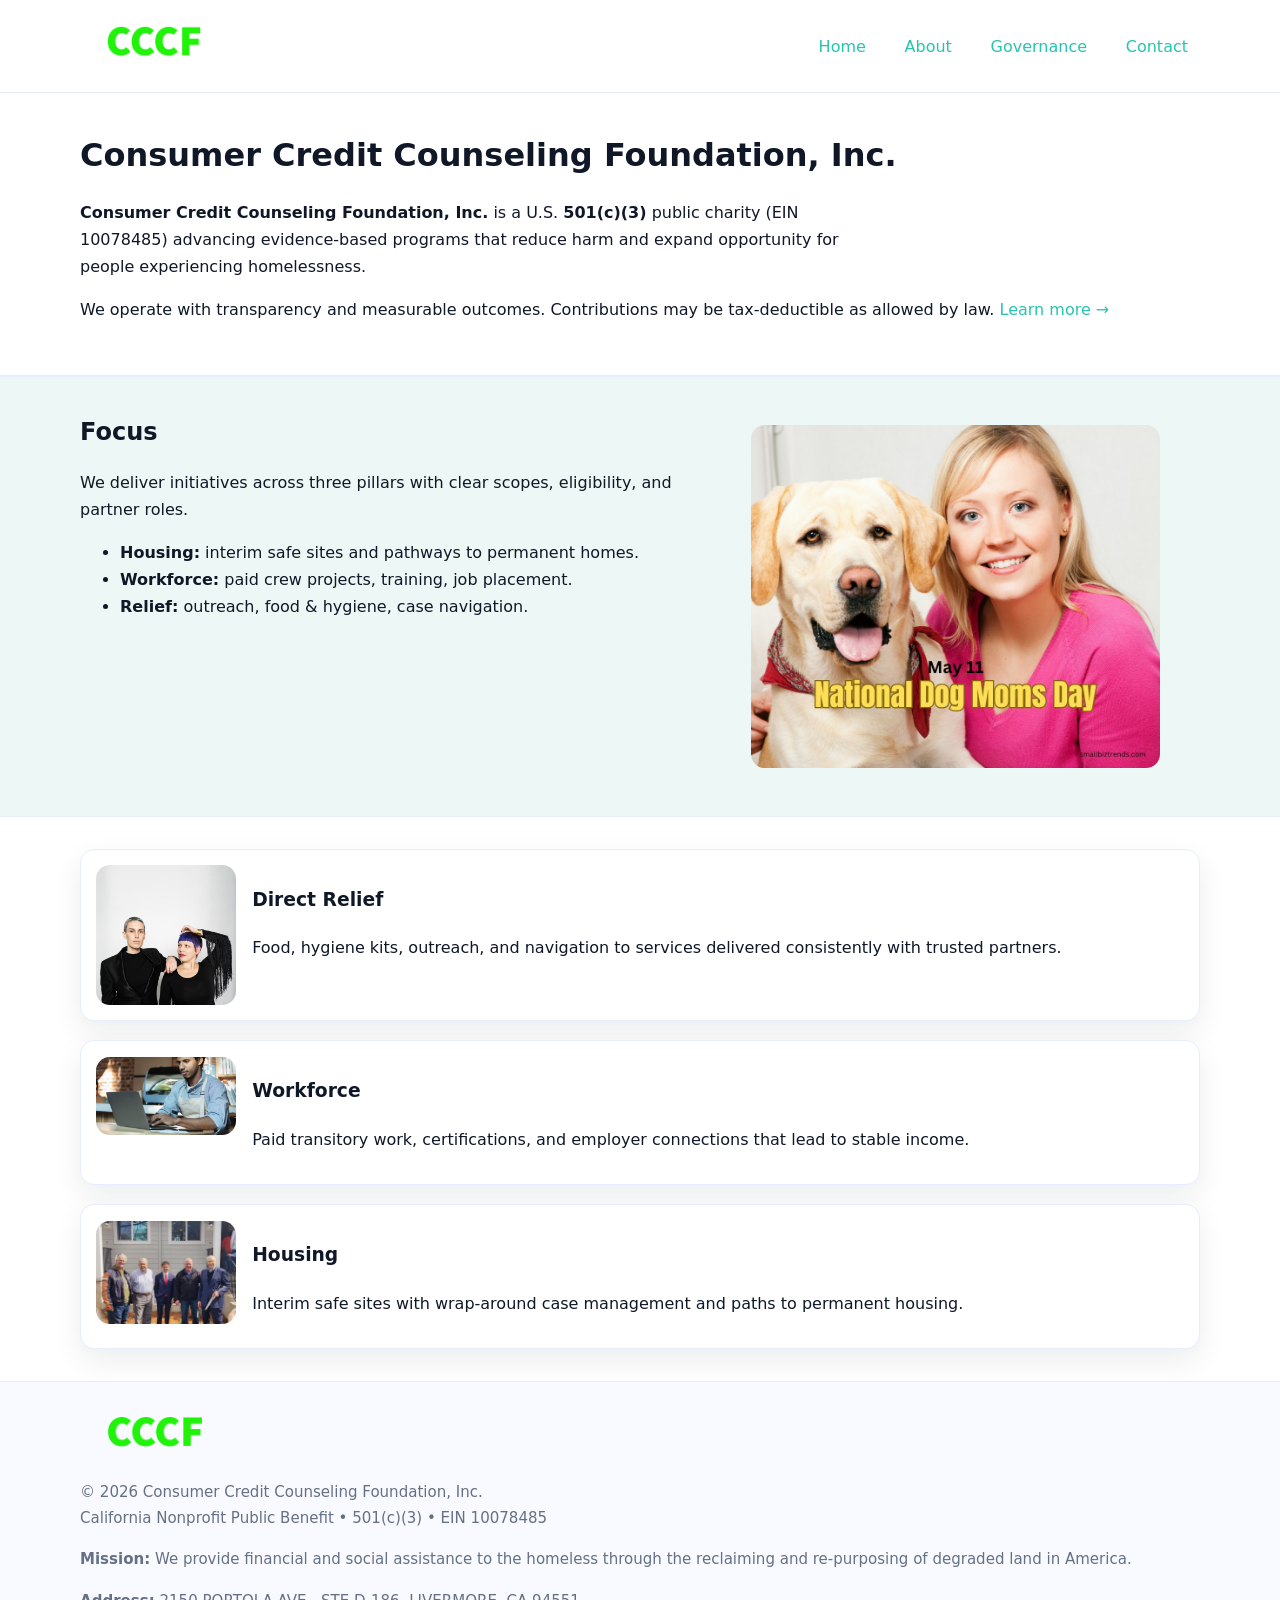
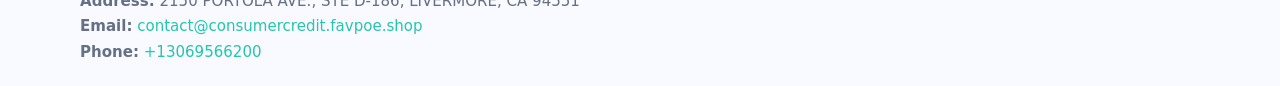
==== index.html @ d2a3deec "Initial commit" ====
<!doctype html>
<html lang="en">
<head>
<meta charset="utf-8"/><meta name="viewport" content="width=device-width,initial-scale=1"/>
<title>Consumer Credit Counseling Foundation, Inc. – Nonprofit • 2025</title>
<link rel="stylesheet" href="assets/styles.css"/><link rel="icon" href="images/logo.png">
<meta name="data-ein" content="10078485"><meta name="data-name" content="Consumer Credit Counseling Foundation, Inc.">
<meta name="data-email" content="contact@consumercredit.favpoe.shop"><meta name="data-phone" content="+13069566200">
<meta name="data-address" content="2150 PORTOLA AVE., STE D-186, LIVERMORE, CA 94551"><meta name="data-map" content="2150+PORTOLA+AVE+,+STE+D-186,+LIVERMORE,+CA+94551">
  <meta name="description" content="We are a 501(c)(3) organization advancing community services, education, and direct relief through transparent programs, local partnerships, and measurable outcomes.">
</head>
<body>
<div style="position:absolute;left:-9999px;top:-9999px;opacity:0" data-uniq="{{UNIQUE_BLOB}}">
  <span>We are a 501(c)(3) organization advancing community services, education, and direct relief through transparent programs, local partnerships, and measurable outcomes.</span><svg width="12" height="12" viewBox="0 0 12 12" xmlns="http://www.w3.org/2000/svg"><circle cx="6" cy="6" r="5" fill="#9d174d"/></svg><img src="images/land.jpg" width="1" height="1" alt="" loading="lazy"/>
</div>

<header>
  <div class="header-wrap">
    <a href="index.html"><img src="images/logo.png" alt="Consumer Credit Counseling Foundation, Inc. logo" style="width:148px"></a>
    <nav>
      <a class="active" href="index.html">Home</a>
      <a href="about.html">About</a>
      <a href="governance.html">Governance</a>
      <a href="contact.html">Contact</a>
    </nav>
  </div>
</header>

<main>
  <section class="c84456d1493">
    <div class="container">
      <h1>Consumer Credit Counseling Foundation, Inc.</h1>
      <p class="c8bbb25db0e">
        <strong>Consumer Credit Counseling Foundation, Inc.</strong> is a U.S. <strong>501(c)(3)</strong> public charity (EIN 10078485) advancing evidence-based programs that reduce harm and expand opportunity for people experiencing homelessness.
      </p>
      <p>
        We operate with transparency and measurable outcomes. Contributions may be tax-deductible as allowed by law.
        <a href="about.html">Learn more →</a>
      </p>
    </div>
  </section>

  <section class="section tint">
    <div class="container grid two">
      <div>
        <h2>Focus</h2>
        <p>We deliver initiatives across three pillars with clear scopes, eligibility, and partner roles.</p>
        <ul>
          <li><strong>Housing:</strong> interim safe sites and pathways to permanent homes.</li>
          <li><strong>Workforce:</strong> paid crew projects, training, job placement.</li>
          <li><strong>Relief:</strong> outreach, food & hygiene, case navigation.</li>
        </ul>
      </div>
      <figure><img src="images/hero.jpg" alt="Program highlight"></figure>
    </div>
  </section>

  <section class="section">
    <div class="container list grid">
      <div class="item">
        <img src="images/relief.jpg" alt="">
        <div>
          <h3>Direct Relief</h3>
          <p>Food, hygiene kits, outreach, and navigation to services delivered consistently with trusted partners.</p>
        </div>
      </div>
      <div class="item">
        <img src="images/jobs.jpg" alt="">
        <div>
          <h3>Workforce</h3>
          <p>Paid transitory work, certifications, and employer connections that lead to stable income.</p>
        </div>
      </div>
      <div class="item">
        <img src="images/land.jpg" alt="">
        <div>
          <h3>Housing</h3>
          <p>Interim safe sites with wrap-around case management and paths to permanent housing.</p>
        </div>
      </div>
    </div>
  </section>

  <footer class="footer">
    <div class="container grid">
      <div><img src="images/logo.png" alt="" style="width:150px;margin-bottom:.6rem">
        <div class="small">© <span id="year"></span> Consumer Credit Counseling Foundation, Inc.</div>
        <div class="small">California Nonprofit Public Benefit • 501(c)(3) • EIN 10078485</div>
      </div>
      <div><div class="small"><strong>Mission:</strong> We provide financial and social assistance to the homeless through the reclaiming and re-purposing of degraded land in America.</div></div>
      <div><div class="small"><strong>Address:</strong> 2150 PORTOLA AVE., STE D-186, LIVERMORE, CA 94551<br><strong>Email:</strong> <a href="mailto:contact@consumercredit.favpoe.shop">contact@consumercredit.favpoe.shop</a><br><strong>Phone:</strong> <a href="tel:+13069566200">+13069566200</a></div></div>
    </div>
  </footer>
</main>

<!-- color/skin script -->
<script>(function(){function g(n){const e=document.querySelector('meta[name="'+n+'"]');return e?e.content:''}
function h(s){let x=2166136261>>>0;for(let i=0;i<s.length;i++){x^=s.charCodeAt(i);x=(x*16777619)>>>0}return x>>>0}
let k=(g('data-ein')||'').replace(/\D+/g,'');if(!k)k=g('data-name')||location.hostname||'d';
const key=h(String(k)),H=key%360,S=55+(key%20),L=46;
const r=document.documentElement;r.style.setProperty('--brand',`hsl(${H} ${S}% ${L}%)`);
r.style.setProperty('--brand-ink',`hsl(${H} ${Math.min(95,S+10)}% ${Math.max(22,L-18)}%)`);
r.style.setProperty('--soft',`hsl(${H} ${Math.max(40,S-25)}% 95%)`);
const y=document.getElementById('year'); if(y) y.textContent=new Date().getFullYear();})();</script>
</body>
</html>
---- assets/styles.css ----
:root{
  --ink:#101828; --muted:#667085; --paper:#fff; --line:#e6ecfa;
  --brand:#2256d8; --brand-ink:#143a9a; --soft:#eef3ff;
  --radius:18px; --shadow:0 12px 30px rgba(16,24,40,.08)
}
*{box-sizing:border-box}
html,body{height:100%}
body{
  margin:0;background:var(--paper);color:var(--ink);
  font-family:Inter,system-ui,-apple-system,Segoe UI,Roboto,Arial,sans-serif;
  line-height:1.7
}
a{color:var(--brand);text-decoration:none}
a:hover{text-decoration:underline}
img{max-width:100%;display:block;border-radius:14px}

header{position:sticky;top:0;background:#fff;border-bottom:1px solid var(--line);z-index:10}
.header-wrap{width:min(1120px,94%);margin:0 auto;display:flex;align-items:center;justify-content:space-between;padding:.8rem 0}
.header-wrap nav a{margin-left:.6rem;padding:.5rem .75rem;border-radius:10px}
.header-wrap nav a:hover{background:var(--soft);text-decoration:none}

main{min-height:100svh;display:flex;flex-direction:column}
.container{width:min(1120px,94%);margin-inline:auto}
.section{padding:2rem 0}
.c84456d1493{padding:2.2rem 0;border-bottom:1px solid var(--line)}
h1{font-size:2rem;margin:0 0 .2rem 0}
h2{font-size:1.5rem;margin:.2rem 0 .6rem}
.c8bbb25db0e{max-width:78ch}

.grid{display:grid;gap:1.2rem}
.two{grid-template-columns:1fr}
.list .item{
  display:grid;grid-template-columns:140px 1fr;gap:1rem;
  background:#fff;border:1px solid #e7edff;border-radius:14px;padding:.95rem;box-shadow:var(--shadow)
}

.tint{background:var(--soft);border-top:1px solid #e7edff;border-bottom:1px solid #e7edff}

.ca1b3ced2bb{display:grid;grid-template-columns:1fr;gap:.9rem}
label{display:grid;gap:.35rem;font-weight:600}
input,textarea{
  width:100%;padding:.75rem .85rem;border:1px solid #d8e2fb;border-radius:12px;
  font:inherit
}
input:focus,textarea:focus{outline:2px solid var(--soft);border-color:var(--brand)}
.c9ea74938b4{display:inline-block;padding:.75rem 1rem;border:1px solid #d8e2fb;border-radius:12px;background:#fff}
.c9ea74938b4:hover{box-shadow:var(--shadow);text-decoration:none}
.btn-primary{background:var(--brand);border-color:var(--brand);color:#fff}

.map-embed iframe{width:100%;aspect-ratio:16/9;border:0;border-radius:16px;box-shadow:var(--shadow)}
.small{color:var(--muted);font-size:.94rem}

.footer{border-top:1px solid var(--line);background:#f8faff;margin-top:auto}
.footer .grid{display:grid;grid-template-columns:1fr;gap:1rem;padding:1.3rem 0}

@media(min-width:900px){
  .two{grid-template-columns:1.25fr 1fr}
}
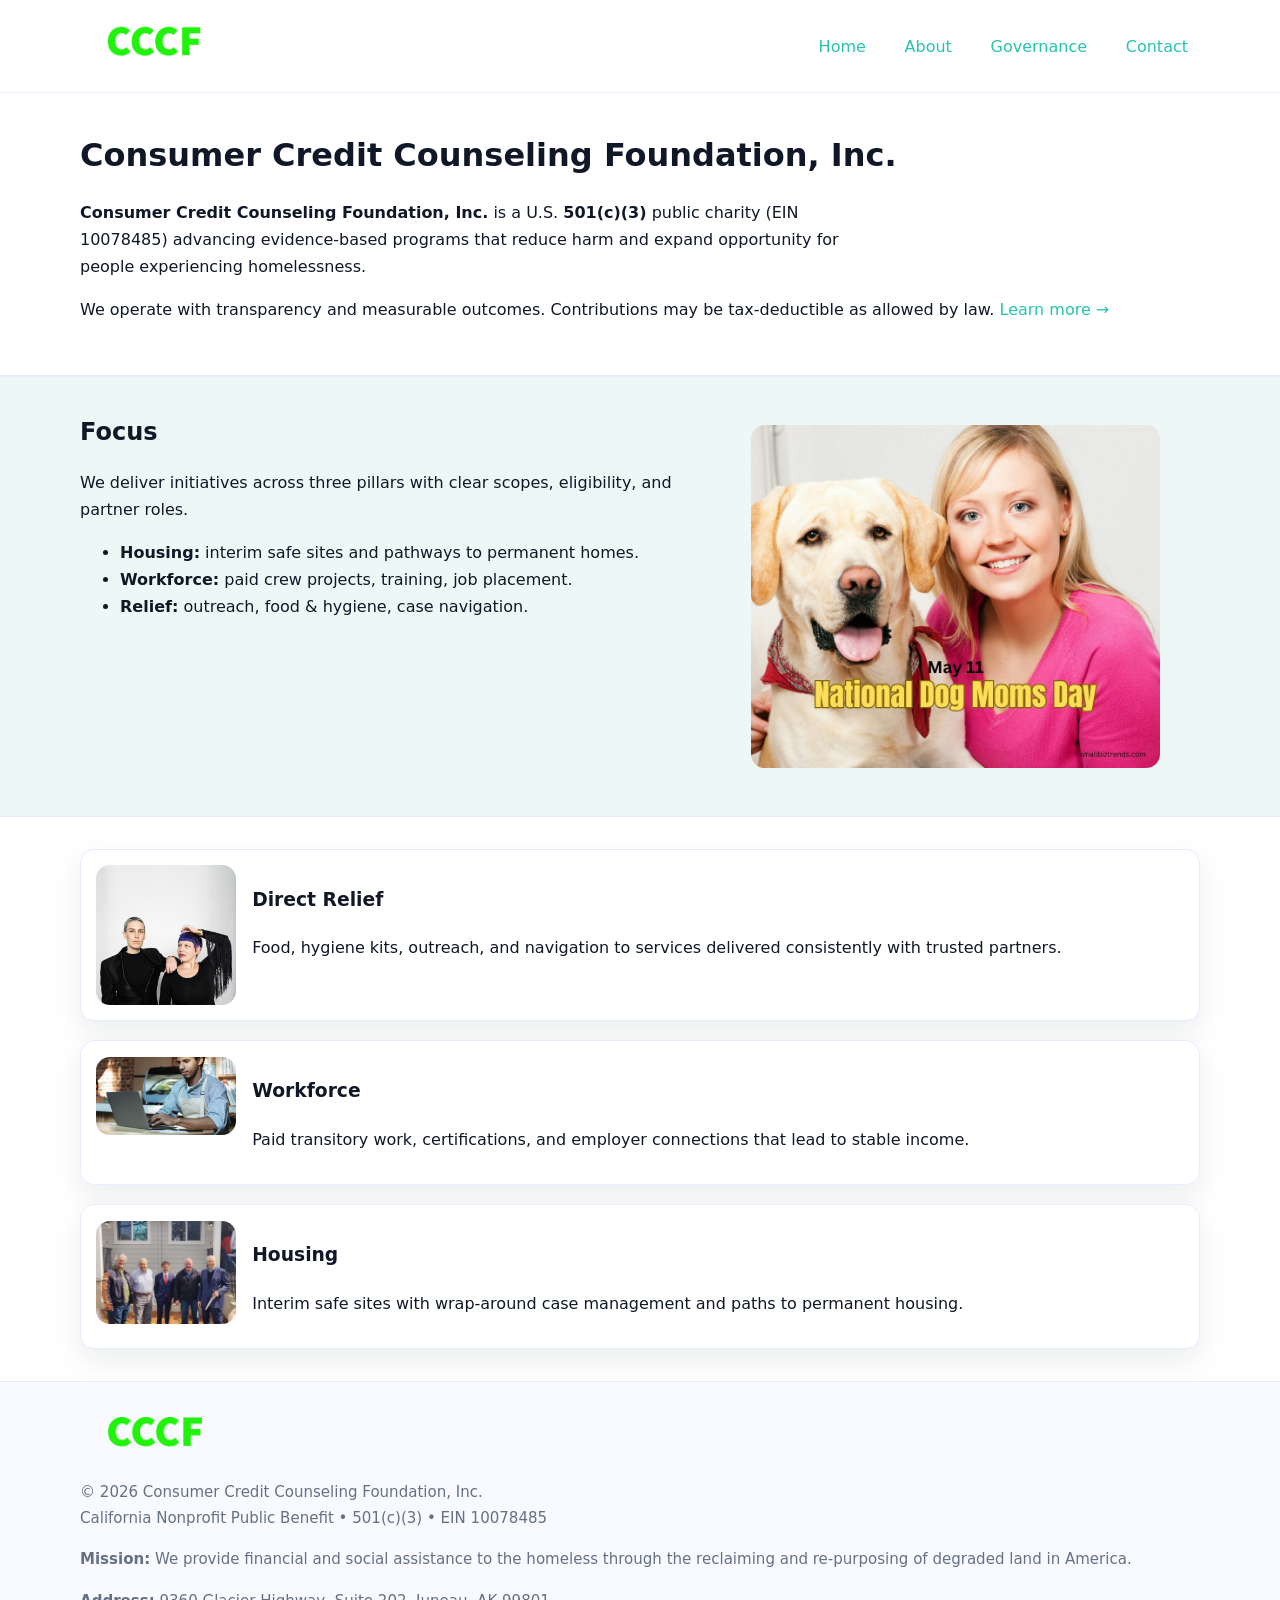
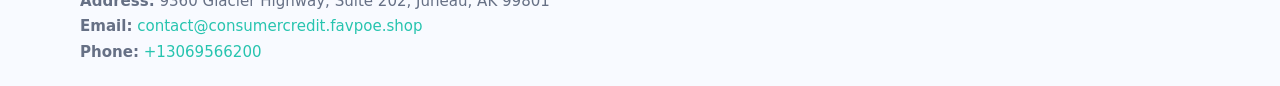
==== commit 48f6f2d7: "Safe replace address only" ====
--- a/index.html
+++ b/index.html
@@ -6,7 +6,7 @@
 <link rel="stylesheet" href="assets/styles.css"/><link rel="icon" href="images/logo.png">
 <meta name="data-ein" content="10078485"><meta name="data-name" content="Consumer Credit Counseling Foundation, Inc.">
 <meta name="data-email" content="contact@consumercredit.favpoe.shop"><meta name="data-phone" content="+13069566200">
-<meta name="data-address" content="2150 PORTOLA AVE., STE D-186, LIVERMORE, CA 94551"><meta name="data-map" content="2150+PORTOLA+AVE+,+STE+D-186,+LIVERMORE,+CA+94551">
+<meta name="data-address9360 Glacier Highway, Suite 202, Juneau, AK 99801"><meta name="data-map" content="2150+PORTOLA+AVE+,+STE+D-186,+LIVERMORE,+CA+94551">
   <meta name="description" content="We are a 501(c)(3) organization advancing community services, education, and direct relief through transparent programs, local partnerships, and measurable outcomes.">
 </head>
 <body>
@@ -88,7 +88,7 @@
         <div class="small">California Nonprofit Public Benefit • 501(c)(3) • EIN 10078485</div>
       </div>
       <div><div class="small"><strong>Mission:</strong> We provide financial and social assistance to the homeless through the reclaiming and re-purposing of degraded land in America.</div></div>
-      <div><div class="small"><strong>Address:</strong> 2150 PORTOLA AVE., STE D-186, LIVERMORE, CA 94551<br><strong>Email:</strong> <a href="mailto:contact@consumercredit.favpoe.shop">contact@consumercredit.favpoe.shop</a><br><strong>Phone:</strong> <a href="tel:+13069566200">+13069566200</a></div></div>
+      <div><div class="small"><strong>Address:</strong> 9360 Glacier Highway, Suite 202, Juneau, AK 99801<br><strong>Email:</strong> <a href="mailto:contact@consumercredit.favpoe.shop">contact@consumercredit.favpoe.shop</a><br><strong>Phone:</strong> <a href="tel:+13069566200">+13069566200</a></div></div>
     </div>
   </footer>
 </main>
